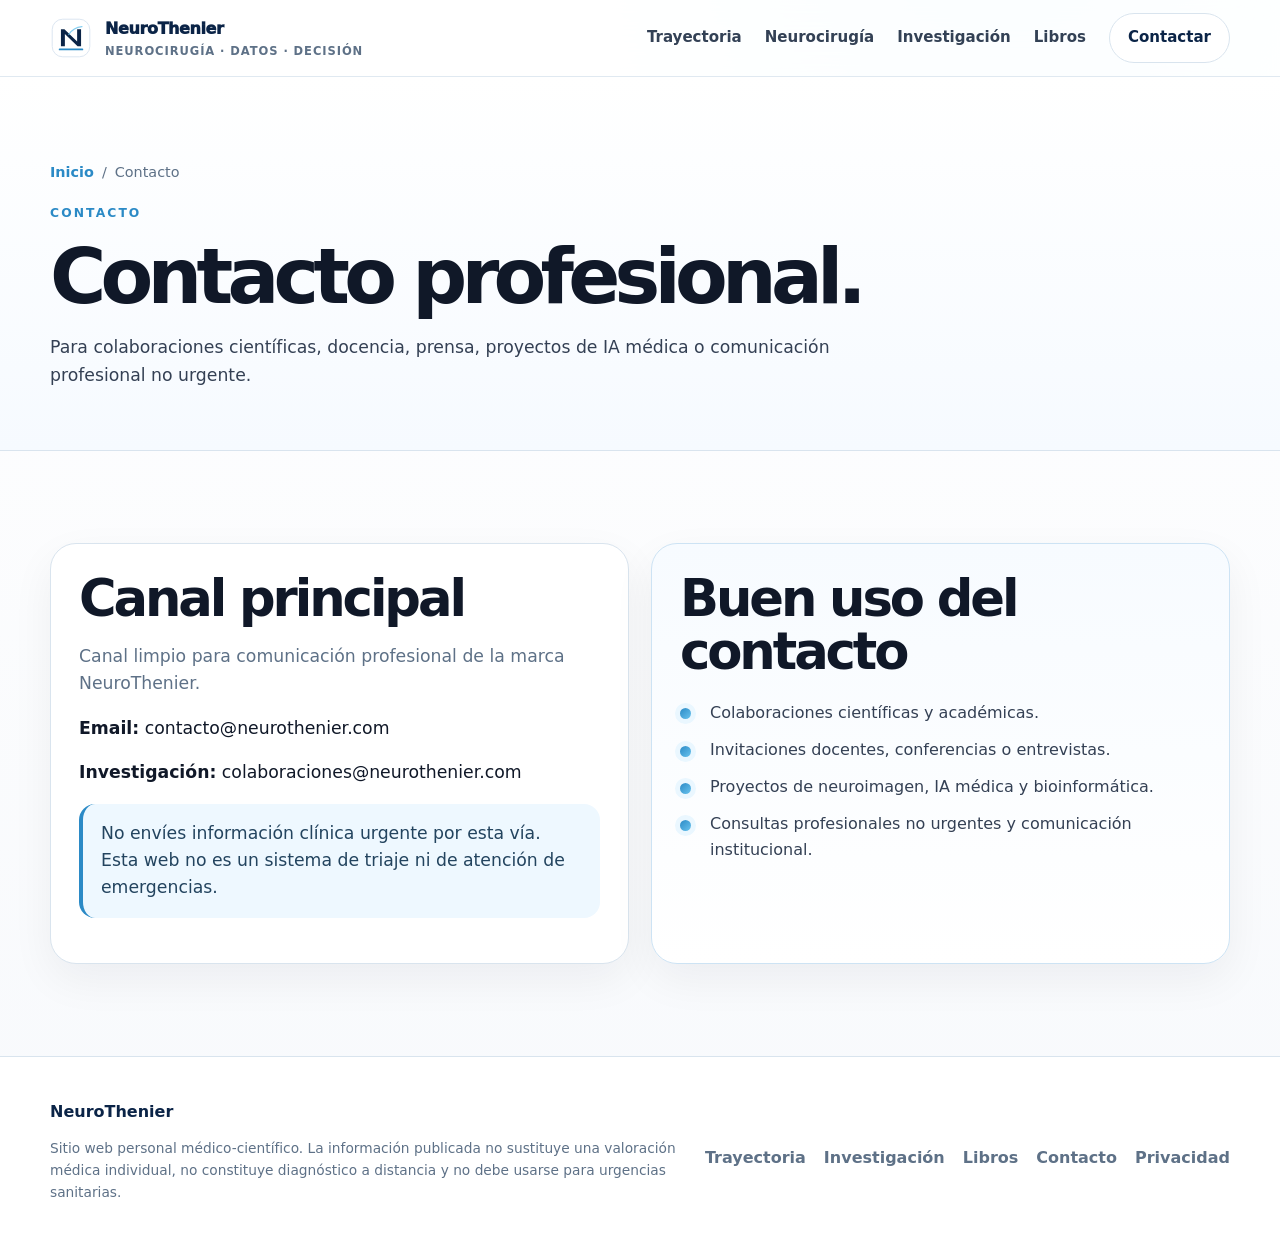
==== contacto/index.html @ 4cf8719b "Add files via upload" ====
<!DOCTYPE html><html lang="es"> <head><meta charset="UTF-8"><meta name="viewport" content="width=device-width, initial-scale=1.0"><title>Contacto — NeuroThenier</title><meta name="description" content="Contacto profesional del Dr. José Luis Thenier-Villa para colaboración científica, docencia, prensa y proyectos médicos."><link rel="canonical" href="https://neurothenier.com/contacto/"><link rel="icon" href="/favicon.svg" type="image/svg+xml"><meta property="og:type" content="website"><meta property="og:title" content="Contacto — NeuroThenier"><meta property="og:description" content="Contacto profesional del Dr. José Luis Thenier-Villa para colaboración científica, docencia, prensa y proyectos médicos."><meta property="og:url" content="https://neurothenier.com/contacto/"><meta property="og:image" content="https://neurothenier.com/assets/og-neurothenier.jpg"><meta name="twitter:card" content="summary_large_image"><script type="application/ld+json">{"@context":"https://schema.org","@type":"Person","name":"Dr. José Luis Thenier-Villa","alternateName":"NeuroThenier","jobTitle":"Neurocirujano","url":"https://neurothenier.com","image":"https://neurothenier.com/assets/jose-luis-thenier-profile.webp","knowsAbout":["Neurocirugía","Bioinformática","Bioestadística","Neuroimagen","Machine Learning","Cirugía de columna","Neurooncología","Gestión sanitaria","MBA","Dinámica de fluidos computacional"],"sameAs":["https://scholar.google.com/citations?user=HsTThs4AAAAJ&hl=es","https://www.researchgate.net/profile/Jose-Thenier-Villa","https://www.linkedin.com/in/jose-luis-thenier-villa-0b798397/","https://pubmed.ncbi.nlm.nih.gov/?term=Thenier-Villa+JL&cauthor_id=31351895","https://orcid.org/0000-0001-7012-6328"]}</script><link rel="stylesheet" href="/_astro/contacto.PSpHfiZK.css"></head> <body> <header class="site-header"> <div class="container nav"> <a class="brand" href="/" aria-label="NeuroThenier inicio"> <img src="/brand/neurothenier-mark.svg" width="42" height="42" alt=""> <span>NeuroThenier <small>neurocirugía · datos · decisión</small></span> </a> <nav class="nav-links" aria-label="Navegación principal"> <a href="/trayectoria/">Trayectoria</a> <a href="/neurocirugia/">Neurocirugía</a> <a href="/investigacion/">Investigación</a> <a href="/libros/">Libros</a> <a class="btn secondary" href="mailto:contacto@neurothenier.com">Contactar</a> </nav> </div> </header> <main> <section class="page-hero"> <div class="container"> <div class="breadcrumbs"><a href="/">Inicio</a><span>/</span><span>Contacto</span></div> <p class="eyebrow">Contacto</p> <h1>Contacto profesional.</h1> <p class="lead">Para colaboraciones científicas, docencia, prensa, proyectos de IA médica o comunicación profesional no urgente.</p> </div> </section> <section class="section"> <div class="container grid grid-2"> <div class="card contact-box"> <h2>Canal principal</h2> <p class="muted">Canal limpio para comunicación profesional de la marca NeuroThenier.</p> <p><strong>Email:</strong> <a href="mailto:contacto@neurothenier.com">contacto@neurothenier.com</a></p> <p><strong>Investigación:</strong> <a href="mailto:colaboraciones@neurothenier.com">colaboraciones@neurothenier.com</a></p> <p class="notice">No envíes información clínica urgente por esta vía. Esta web no es un sistema de triaje ni de atención de emergencias.</p> </div> <div class="card blue"> <h2>Buen uso del contacto</h2> <ul class="list"> <li>Colaboraciones científicas y académicas.</li> <li>Invitaciones docentes, conferencias o entrevistas.</li> <li>Proyectos de neuroimagen, IA médica y bioinformática.</li> <li>Consultas profesionales no urgentes y comunicación institucional.</li> </ul> </div> </div> </section> </main> <footer class="footer"> <div class="container footer-grid"> <div> <strong style="color:#0B2447">NeuroThenier</strong> <p class="legal-note">Sitio web personal médico-científico. La información publicada no sustituye una valoración médica individual, no constituye diagnóstico a distancia y no debe usarse para urgencias sanitarias.</p> </div> <div class="footer-links"> <a href="/trayectoria/">Trayectoria</a> <a href="/investigacion/">Investigación</a> <a href="/libros/">Libros</a> <a href="mailto:contacto@neurothenier.com">Contacto</a> <a href="/privacidad/">Privacidad</a> </div> </div> </footer> </body></html>
---- _astro/contacto.PSpHfiZK.css ----
:root{--bg:#f7f9fc;--paper:#ffffff;--paper2:#f1f6fb;--text:#101828;--muted:#5e7187;--soft:#344054;--line:#d9e4ee;--line2:#edf2f7;--navy:#0B2447;--blue:#2B8AC6;--blue2:#69C3EE;--cyan:#0EA5E9;--gold:#b88746;--radius:26px;--max:1180px;--shadow:0 24px 70px rgba(16, 24, 40, .1)}*{box-sizing:border-box}html{scroll-behavior:smooth}body{margin:0;background:radial-gradient(circle at 78% -6%,#dff4ff 0,transparent 28%),linear-gradient(180deg,#fff,var(--bg));color:var(--text);font-family:Inter,ui-sans-serif,system-ui,-apple-system,BlinkMacSystemFont,Segoe UI,Roboto,Arial,sans-serif;line-height:1.58;-webkit-font-smoothing:antialiased}a{color:inherit;text-decoration:none}img{max-width:100%;display:block}::selection{background:#c8ecff;color:#08243f}.container{width:min(var(--max),calc(100% - 42px));margin-inline:auto}.section{padding:92px 0}.section-tight{padding:56px 0}.eyebrow{margin:0 0 14px;color:var(--blue);font-size:.77rem;font-weight:900;letter-spacing:.17em;text-transform:uppercase}.lead{font-size:clamp(1.06rem,1.35vw,1.28rem);color:var(--soft);max-width:820px}.muted{color:var(--muted)}.small{font-size:.92rem}.site-header{position:sticky;top:0;z-index:50;background:#ffffffd6;backdrop-filter:blur(18px);border-bottom:1px solid rgba(217,228,238,.82)}.nav{height:76px;display:flex;justify-content:space-between;align-items:center;gap:24px}.brand{display:flex;align-items:center;gap:13px;font-weight:950;color:var(--navy);letter-spacing:-.025em}.brand img{width:42px;height:42px}.brand small{display:block;color:var(--muted);font-size:.72rem;font-weight:800;letter-spacing:.08em;text-transform:uppercase}.nav-links{display:flex;gap:23px;align-items:center;color:#334155;font-size:.94rem;font-weight:760}.nav-links a:hover{color:var(--blue)}.btn{display:inline-flex;align-items:center;justify-content:center;gap:10px;min-height:46px;padding:12px 18px;border-radius:999px;background:var(--navy);border:1px solid var(--navy);color:#fff;font-weight:860;box-shadow:0 12px 30px #0b244726;transition:.18s ease}.btn:hover{transform:translateY(-1px);box-shadow:0 18px 40px #0b244733}.btn.secondary{background:#fff;color:var(--navy);border-color:var(--line);box-shadow:none}.btn.ghost{background:transparent;color:var(--navy);border-color:transparent;box-shadow:none;padding-inline:4px}h1,h2,h3{line-height:1.03;margin:0 0 18px;color:var(--text)}h1{font-size:clamp(3rem,7.1vw,6.7rem);letter-spacing:-.075em}h2{font-size:clamp(2rem,4vw,3.85rem);letter-spacing:-.06em}h3{font-size:1.26rem;letter-spacing:-.035em}.hero{position:relative;padding:92px 0 50px;overflow:hidden}.hero:before{content:"";position:absolute;inset:0;background:linear-gradient(135deg,rgba(11,36,71,.035),transparent 55%);pointer-events:none}.hero-grid{position:relative;display:grid;grid-template-columns:1.05fr .95fr;gap:54px;align-items:center}.hero-title span{display:block;color:var(--blue);font-weight:950}.hero-copy{max-width:700px}.hero-actions{display:flex;gap:14px;flex-wrap:wrap;margin-top:30px}.hero-photo{position:relative;border:1px solid var(--line);background:linear-gradient(180deg,#fff,#eef7fc);border-radius:38px;padding:16px;box-shadow:var(--shadow)}.hero-photo:after{content:"";position:absolute;right:24px;bottom:24px;width:150px;height:150px;border:1px solid rgba(43,138,198,.22);border-radius:32px;z-index:0}.hero-photo img{position:relative;z-index:1;border-radius:28px;aspect-ratio:1/1;object-fit:cover;object-position:center top}.signature-card{position:absolute;left:-24px;bottom:36px;z-index:4;background:#fffffff0;border:1px solid var(--line);box-shadow:0 18px 48px #1018281f;padding:18px 20px;border-radius:22px}.signature-card strong{display:block;color:var(--navy)}.signature-card span{font-size:.88rem;color:var(--muted);font-weight:720}.stats{display:grid;grid-template-columns:repeat(3,1fr);gap:12px;margin-top:32px}.stat{background:#fff;border:1px solid var(--line);border-radius:20px;padding:17px}.stat strong{display:block;color:var(--navy);font-size:1.35rem;letter-spacing:-.03em}.stat span{display:block;color:var(--muted);font-size:.86rem;font-weight:730}.card{background:var(--paper);border:1px solid var(--line);border-radius:var(--radius);padding:28px;box-shadow:0 16px 44px #1018280e}.card.clean{box-shadow:none}.card.blue{background:linear-gradient(180deg,#f7fbff,#fff);border-color:#cde3f4}.card:hover{border-color:#b9d7ed}.grid{display:grid;gap:22px}.grid-2{grid-template-columns:repeat(2,minmax(0,1fr))}.grid-3{grid-template-columns:repeat(3,minmax(0,1fr))}.grid-4{grid-template-columns:repeat(4,minmax(0,1fr))}.number{display:inline-flex;align-items:center;justify-content:center;width:34px;height:34px;border-radius:12px;background:#eaf7ff;color:var(--blue);font-weight:900;margin-bottom:18px}.split{display:grid;grid-template-columns:.96fr 1.04fr;gap:44px;align-items:center}.media{border:1px solid var(--line);border-radius:32px;overflow:hidden;background:#fff;box-shadow:var(--shadow)}.media img{aspect-ratio:16/10;object-fit:cover}.media.tall img{aspect-ratio:4/5}.list{margin:22px 0 0;padding:0;list-style:none;display:grid;gap:12px}.list li{position:relative;padding-left:30px;color:var(--soft)}.list li:before{content:"";position:absolute;left:0;top:.55em;width:11px;height:11px;border-radius:50%;background:linear-gradient(135deg,var(--blue),var(--blue2));box-shadow:0 0 0 5px #eaf7ff}.logo-strip{display:grid;grid-template-columns:repeat(5,1fr);gap:14px;margin-top:28px}.logo-tile{min-height:94px;border-radius:22px;border:1px solid var(--line);background:#fff;display:flex;align-items:center;justify-content:center;text-align:center;padding:16px;color:var(--navy);font-weight:950;letter-spacing:-.02em}.logo-tile span{display:block;color:var(--muted);font-size:.75rem;font-weight:800;text-transform:uppercase;letter-spacing:.1em;margin-top:3px}.page-hero{padding:84px 0 44px;border-bottom:1px solid var(--line);background:linear-gradient(180deg,#fff,#f6faff)}.page-hero h1{font-size:clamp(2.8rem,6vw,5.6rem)}.timeline{display:grid;gap:15px}.timeline-item{display:grid;grid-template-columns:130px 1fr;gap:22px;align-items:start;background:#fff;border:1px solid var(--line);border-radius:24px;padding:22px}.timeline-item time{font-weight:950;color:var(--blue)}.quote{font-size:clamp(1.3rem,2.4vw,2.18rem);line-height:1.16;letter-spacing:-.045em;color:var(--navy);font-weight:860}.badges{display:flex;gap:10px;flex-wrap:wrap;margin-top:20px}.badge{display:inline-flex;align-items:center;min-height:34px;border-radius:999px;border:1px solid var(--line);background:#fff;color:#36516a;padding:7px 11px;font-size:.88rem;font-weight:780}.publication{display:grid;grid-template-columns:78px 160px 1fr;gap:18px;padding:18px 0;border-bottom:1px solid var(--line2);align-items:start}.publication:last-child{border-bottom:0}.publication .year{font-weight:950;color:var(--blue)}.publication .type{font-size:.83rem;font-weight:850;color:#64748b}.publication strong{display:block;line-height:1.35}.publication .venue{display:block;margin-top:4px;color:var(--muted);font-size:.9rem}.book{display:grid;grid-template-columns:280px 1fr;gap:44px;align-items:center}.book-cover{border-radius:20px;box-shadow:var(--shadow);border:1px solid var(--line);background:#fff}.cta{display:grid;grid-template-columns:1fr auto;gap:30px;align-items:center;background:linear-gradient(135deg,#0b2447,#123f6e);color:#fff;border-radius:34px;padding:44px;box-shadow:var(--shadow);overflow:hidden;position:relative}.cta:after{content:"";position:absolute;right:-120px;top:-120px;width:330px;height:330px;border-radius:50%;background:#69c3ee2e}.cta h2,.cta p{color:#fff}.cta .btn{background:#fff;color:var(--navy);border-color:#fff}.contact-box{font-size:1.08rem}.notice{border-left:4px solid var(--blue);background:#eef8ff;border-radius:16px;padding:16px 18px;color:#23445f}.footer{border-top:1px solid var(--line);padding:42px 0;color:var(--muted);background:#fff}.footer-grid{display:grid;grid-template-columns:1fr auto;gap:26px;align-items:center}.footer-links{display:flex;gap:18px;flex-wrap:wrap;font-weight:750}.legal-note{font-size:.86rem;max-width:860px}.kicker-card{border:1px solid #bfdcf2;border-radius:28px;background:linear-gradient(180deg,#f3fbff,#fff);padding:26px}.two-line{max-width:780px}.mini-img{height:54px;object-fit:contain;margin-bottom:16px;max-width:190px}.affiliation-grid{display:grid;grid-template-columns:repeat(3,1fr);gap:16px}.affiliation-grid .card{min-height:154px}.breadcrumbs{display:flex;gap:8px;color:var(--muted);font-size:.9rem;margin-bottom:20px}.breadcrumbs a{color:var(--blue);font-weight:760}@media(max-width:960px){.nav{height:auto;padding:14px 0}.nav-links{display:none}.hero{padding-top:54px}.hero-grid,.split,.grid-2,.grid-3,.grid-4,.book,.cta,.footer-grid,.affiliation-grid{grid-template-columns:1fr}.logo-strip{grid-template-columns:repeat(2,1fr)}.stats{grid-template-columns:1fr}.signature-card{position:static;margin-top:12px}.publication{grid-template-columns:1fr;gap:3px}.timeline-item{grid-template-columns:1fr}.section{padding:64px 0}.container{width:min(var(--max),calc(100% - 28px))}h1{font-size:clamp(2.6rem,17vw,4.8rem)}.hero-photo{border-radius:28px;padding:10px}.hero-photo img{border-radius:20px}.cta{padding:30px}.page-hero{padding:58px 0 34px}}.motto{margin:22px 0 0;padding:18px 20px;border-left:4px solid var(--blue);background:#eef8ff;border-radius:18px;color:#183b56;font-weight:820;max-width:760px}.hero-photo.compact-photo{max-width:520px;margin-left:auto}.hero-photo.compact-photo img{aspect-ratio:1/1;object-fit:contain;object-position:center bottom;background:#fff;padding:0;border-radius:28px}.text-logo{display:inline-flex;align-items:center;justify-content:center;height:54px;min-width:112px;margin-bottom:16px;border-radius:14px;background:#eef8ff;color:var(--navy);font-weight:950;letter-spacing:.12em}.link-badges .badge:hover,.logo-tile:hover{border-color:#9fd0ee;box-shadow:0 14px 34px #2b8ac61a;transform:translateY(-1px)}.mini-list{display:grid;gap:12px;margin-top:22px}.mini-row{display:grid;grid-template-columns:78px 1fr;gap:14px;padding:16px;border:1px solid var(--line);border-radius:18px;background:#fff}.mini-row span{font-weight:950;color:var(--blue)}.mini-row strong{line-height:1.35;color:var(--navy)}.talk-grid{display:grid;grid-template-columns:repeat(2,minmax(0,1fr));gap:16px;margin-top:28px}.talk-card{min-height:150px}.talk-card strong{display:block;line-height:1.34;color:var(--navy);font-size:1.04rem}.talk-card span{display:block;margin-top:12px;color:var(--muted);font-weight:760}.reverse-book{grid-template-columns:1fr 280px}.dark-cover{background:#111;border-color:#263241}.book-cover{aspect-ratio:4/5;object-fit:cover}.publication-list{overflow:hidden}@media(max-width:960px){.hero-photo.compact-photo{max-width:100%;margin-left:0}.talk-grid,.reverse-book{grid-template-columns:1fr}.book-cover{width:100%;max-width:360px;margin-inline:auto}}.hero-photo.compact-photo{max-width:500px;margin-left:auto}.hero-photo.compact-photo img{aspect-ratio:1/1;object-fit:cover;object-position:center 22%;background:#fff;padding:0;border-radius:28px}.media-portrait img{aspect-ratio:4/5;object-fit:cover;object-position:center top}.split.split-image-right{grid-template-columns:1.04fr .96fr}.quote-block{padding:34px 36px;text-align:center}.quote-block .quote{max-width:920px;margin:0 auto;color:var(--navy)}.quote-sign{margin:18px 0 0;color:var(--muted);font-weight:820}.affiliation-grid.five-up{grid-template-columns:repeat(5,minmax(0,1fr))}.simple-inst{display:flex;align-items:center;justify-content:center;text-align:center;min-height:138px}.simple-inst strong{font-size:1rem;line-height:1.35;color:var(--navy)}.logo-inst{display:flex;flex-direction:column;justify-content:center;align-items:center;text-align:center;gap:10px}.logo-inst .mini-img{max-width:180px;height:auto;margin:0}.book.book-wide{grid-template-columns:minmax(320px,420px) 1fr;gap:52px;align-items:center}.reverse-book.book-wide{grid-template-columns:1fr minmax(320px,420px)}.media-book{display:flex;align-items:center;justify-content:center;padding:18px;background:#fff}.media-book.dark-book{background:#13161c;border-color:#28313a}.book-art{width:100%;height:auto;max-width:360px;aspect-ratio:auto;object-fit:contain;border-radius:14px}.research-split .logo-strip{grid-template-columns:repeat(5,1fr)}@media(max-width:1200px){.affiliation-grid.five-up{grid-template-columns:repeat(3,minmax(0,1fr))}}@media(max-width:960px){.split.split-image-right,.book.book-wide,.reverse-book.book-wide,.affiliation-grid.five-up{grid-template-columns:1fr}.media-book{padding:14px}.book-art{max-width:340px}}
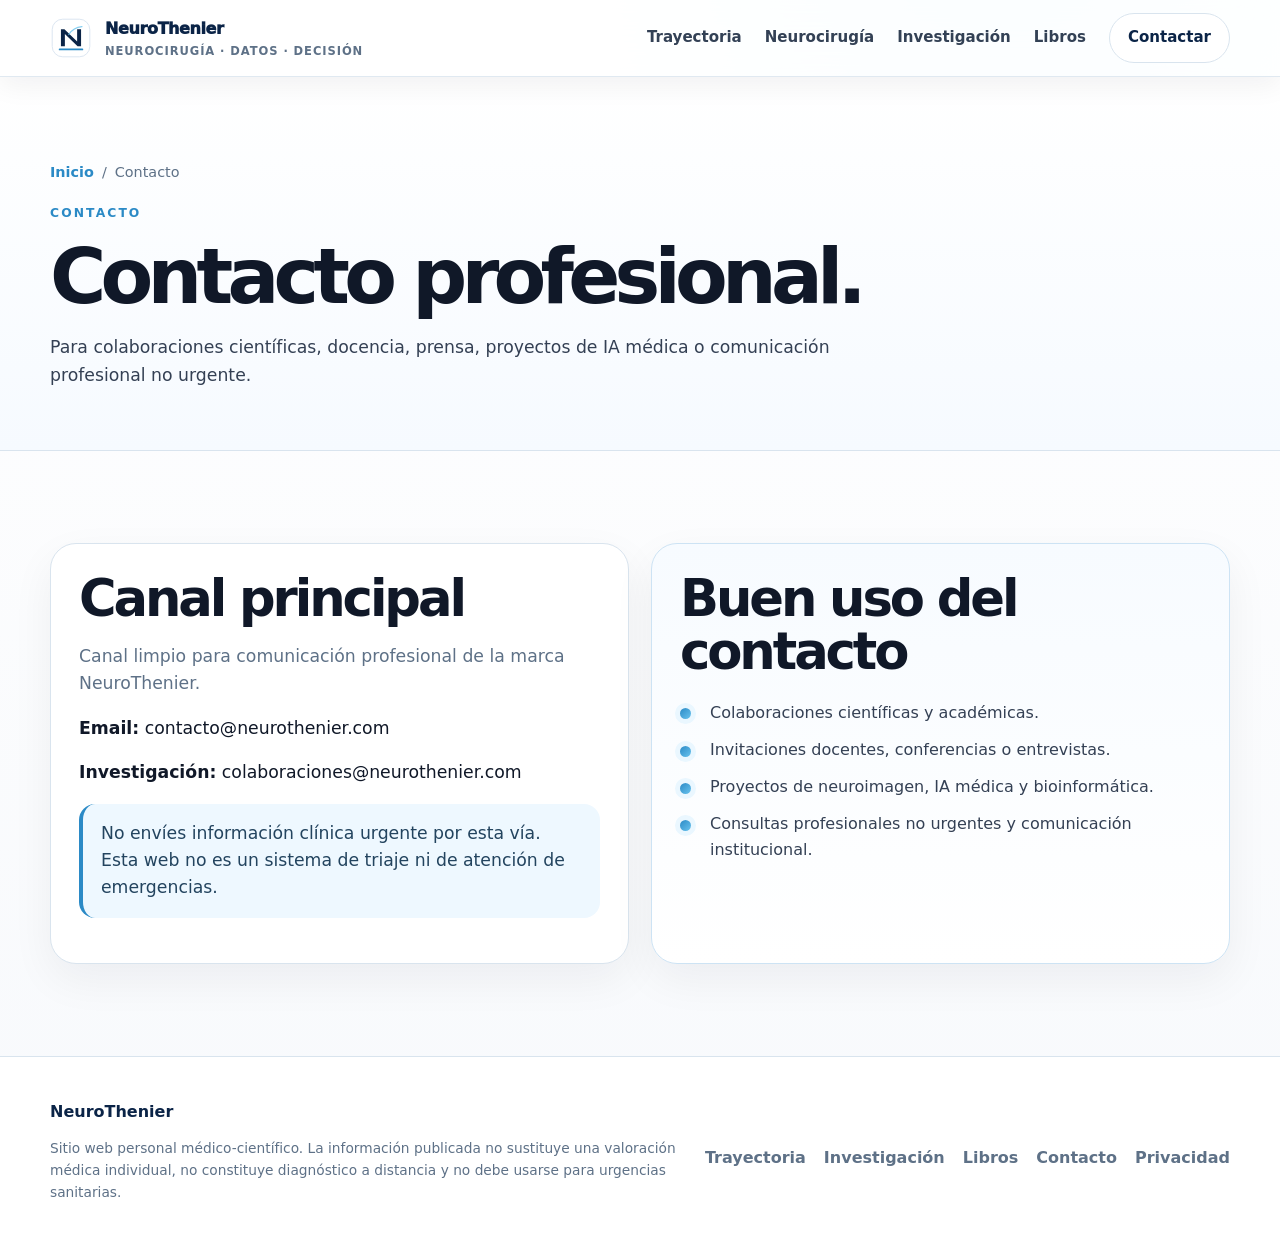
==== commit 42479f76: "Add files via upload" ====
--- a/contacto/index.html
+++ b/contacto/index.html
@@ -1 +1 @@
-<!DOCTYPE html><html lang="es"> <head><meta charset="UTF-8"><meta name="viewport" content="width=device-width, initial-scale=1.0"><title>Contacto — NeuroThenier</title><meta name="description" content="Contacto profesional del Dr. José Luis Thenier-Villa para colaboración científica, docencia, prensa y proyectos médicos."><link rel="canonical" href="https://neurothenier.com/contacto/"><link rel="icon" href="/favicon.svg" type="image/svg+xml"><meta property="og:type" content="website"><meta property="og:title" content="Contacto — NeuroThenier"><meta property="og:description" content="Contacto profesional del Dr. José Luis Thenier-Villa para colaboración científica, docencia, prensa y proyectos médicos."><meta property="og:url" content="https://neurothenier.com/contacto/"><meta property="og:image" content="https://neurothenier.com/assets/og-neurothenier.jpg"><meta name="twitter:card" content="summary_large_image"><script type="application/ld+json">{"@context":"https://schema.org","@type":"Person","name":"Dr. José Luis Thenier-Villa","alternateName":"NeuroThenier","jobTitle":"Neurocirujano","url":"https://neurothenier.com","image":"https://neurothenier.com/assets/jose-luis-thenier-profile.webp","knowsAbout":["Neurocirugía","Bioinformática","Bioestadística","Neuroimagen","Machine Learning","Cirugía de columna","Neurooncología","Gestión sanitaria","MBA","Dinámica de fluidos computacional"],"sameAs":["https://scholar.google.com/citations?user=HsTThs4AAAAJ&hl=es","https://www.researchgate.net/profile/Jose-Thenier-Villa","https://www.linkedin.com/in/jose-luis-thenier-villa-0b798397/","https://pubmed.ncbi.nlm.nih.gov/?term=Thenier-Villa+JL&cauthor_id=31351895","https://orcid.org/0000-0001-7012-6328"]}</script><link rel="stylesheet" href="/_astro/contacto.PSpHfiZK.css"></head> <body> <header class="site-header"> <div class="container nav"> <a class="brand" href="/" aria-label="NeuroThenier inicio"> <img src="/brand/neurothenier-mark.svg" width="42" height="42" alt=""> <span>NeuroThenier <small>neurocirugía · datos · decisión</small></span> </a> <nav class="nav-links" aria-label="Navegación principal"> <a href="/trayectoria/">Trayectoria</a> <a href="/neurocirugia/">Neurocirugía</a> <a href="/investigacion/">Investigación</a> <a href="/libros/">Libros</a> <a class="btn secondary" href="mailto:contacto@neurothenier.com">Contactar</a> </nav> </div> </header> <main> <section class="page-hero"> <div class="container"> <div class="breadcrumbs"><a href="/">Inicio</a><span>/</span><span>Contacto</span></div> <p class="eyebrow">Contacto</p> <h1>Contacto profesional.</h1> <p class="lead">Para colaboraciones científicas, docencia, prensa, proyectos de IA médica o comunicación profesional no urgente.</p> </div> </section> <section class="section"> <div class="container grid grid-2"> <div class="card contact-box"> <h2>Canal principal</h2> <p class="muted">Canal limpio para comunicación profesional de la marca NeuroThenier.</p> <p><strong>Email:</strong> <a href="mailto:contacto@neurothenier.com">contacto@neurothenier.com</a></p> <p><strong>Investigación:</strong> <a href="mailto:colaboraciones@neurothenier.com">colaboraciones@neurothenier.com</a></p> <p class="notice">No envíes información clínica urgente por esta vía. Esta web no es un sistema de triaje ni de atención de emergencias.</p> </div> <div class="card blue"> <h2>Buen uso del contacto</h2> <ul class="list"> <li>Colaboraciones científicas y académicas.</li> <li>Invitaciones docentes, conferencias o entrevistas.</li> <li>Proyectos de neuroimagen, IA médica y bioinformática.</li> <li>Consultas profesionales no urgentes y comunicación institucional.</li> </ul> </div> </div> </section> </main> <footer class="footer"> <div class="container footer-grid"> <div> <strong style="color:#0B2447">NeuroThenier</strong> <p class="legal-note">Sitio web personal médico-científico. La información publicada no sustituye una valoración médica individual, no constituye diagnóstico a distancia y no debe usarse para urgencias sanitarias.</p> </div> <div class="footer-links"> <a href="/trayectoria/">Trayectoria</a> <a href="/investigacion/">Investigación</a> <a href="/libros/">Libros</a> <a href="mailto:contacto@neurothenier.com">Contacto</a> <a href="/privacidad/">Privacidad</a> </div> </div> </footer> </body></html>+<!DOCTYPE html><html lang="es"> <head><meta charset="UTF-8"><meta name="viewport" content="width=device-width, initial-scale=1.0"><title>Contacto — NeuroThenier</title><meta name="description" content="Contacto profesional del Dr. José Luis Thenier-Villa para colaboración científica, docencia, prensa y proyectos médicos."><link rel="canonical" href="mailto:contacto@neurothenier.com?subject=Contacto%20desde%20NeuroThenier"><link rel="icon" href="/favicon.svg" type="image/svg+xml"><meta property="og:type" content="website"><meta property="og:title" content="Contacto — NeuroThenier"><meta property="og:description" content="Contacto profesional del Dr. José Luis Thenier-Villa para colaboración científica, docencia, prensa y proyectos médicos."><meta property="og:url" content="https://neurothenier.com/contacto/"><meta property="og:image" content="https://neurothenier.com/assets/og-neurothenier.jpg"><meta name="twitter:card" content="summary_large_image"><script type="application/ld+json">{"@context":"https://schema.org","@type":"Person","name":"Dr. José Luis Thenier-Villa","alternateName":"NeuroThenier","jobTitle":"Neurocirujano","url":"https://neurothenier.com","image":"https://neurothenier.com/assets/jose-luis-thenier-profile.webp","knowsAbout":["Neurocirugía","Bioinformática","Bioestadística","Neuroimagen","Machine Learning","Cirugía de columna","Neurooncología","Gestión sanitaria","MBA","Dinámica de fluidos computacional"],"sameAs":["https://scholar.google.com/citations?user=HsTThs4AAAAJ&hl=es","https://www.researchgate.net/profile/Jose-Thenier-Villa","https://www.linkedin.com/in/jose-luis-thenier-villa-0b798397/","https://pubmed.ncbi.nlm.nih.gov/?term=Thenier-Villa+JL&cauthor_id=31351895","https://orcid.org/0000-0001-7012-6328"]}</script><link rel="stylesheet" href="/_astro/contacto.PSpHfiZK.css"></head> <body> <header class="site-header"> <div class="container nav"> <a class="brand" href="/" aria-label="NeuroThenier inicio"> <img src="/brand/neurothenier-mark.svg" width="42" height="42" alt=""> <span>NeuroThenier <small>neurocirugía · datos · decisión</small></span> </a> <nav class="nav-links" aria-label="Navegación principal"> <a href="/trayectoria/">Trayectoria</a> <a href="/neurocirugia/">Neurocirugía</a> <a href="/investigacion/">Investigación</a> <a href="/libros/">Libros</a> <a aria-label="Escribir a contacto@neurothenier.com" class="btn secondary" href="mailto:contacto@neurothenier.com?subject=Contacto%20desde%20NeuroThenier">Contactar</a> </nav> </div> </header> <main> <section class="page-hero"> <div class="container"> <div class="breadcrumbs"><a href="/">Inicio</a><span>/</span><span>Contacto</span></div> <p class="eyebrow">Contacto</p> <h1>Contacto profesional.</h1> <p class="lead">Para colaboraciones científicas, docencia, prensa, proyectos de IA médica o comunicación profesional no urgente.</p> </div> </section> <section class="section"> <div class="container grid grid-2"> <div class="card contact-box"> <h2>Canal principal</h2> <p class="muted">Canal limpio para comunicación profesional de la marca NeuroThenier.</p> <p><strong>Email:</strong> <a aria-label="Escribir a contacto@neurothenier.com" href="mailto:contacto@neurothenier.com?subject=Contacto%20desde%20NeuroThenier">contacto@neurothenier.com</a></p> <p><strong>Investigación:</strong> <a aria-label="Escribir a colaboraciones@neurothenier.com" href="mailto:colaboraciones@neurothenier.com?subject=Colaboraci%C3%B3n%20de%20investigaci%C3%B3n%20-%20NeuroThenier">colaboraciones@neurothenier.com</a></p> <p class="notice">No envíes información clínica urgente por esta vía. Esta web no es un sistema de triaje ni de atención de emergencias.</p> </div> <div class="card blue"> <h2>Buen uso del contacto</h2> <ul class="list"> <li>Colaboraciones científicas y académicas.</li> <li>Invitaciones docentes, conferencias o entrevistas.</li> <li>Proyectos de neuroimagen, IA médica y bioinformática.</li> <li>Consultas profesionales no urgentes y comunicación institucional.</li> </ul> </div> </div> </section> </main> <footer class="footer"> <div class="container footer-grid"> <div> <strong style="color:#0B2447">NeuroThenier</strong> <p class="legal-note">Sitio web personal médico-científico. La información publicada no sustituye una valoración médica individual, no constituye diagnóstico a distancia y no debe usarse para urgencias sanitarias.</p> </div> <div class="footer-links"> <a href="/trayectoria/">Trayectoria</a> <a href="/investigacion/">Investigación</a> <a href="/libros/">Libros</a> <a aria-label="Escribir a contacto@neurothenier.com" href="mailto:contacto@neurothenier.com?subject=Contacto%20desde%20NeuroThenier">Contacto</a> <a href="/privacidad/">Privacidad</a> </div> </div> </footer> </body></html>
--- a/_astro/contacto.PSpHfiZK.css
+++ b/_astro/contacto.PSpHfiZK.css
@@ -1 +1,584 @@
 :root{--bg:#f7f9fc;--paper:#ffffff;--paper2:#f1f6fb;--text:#101828;--muted:#5e7187;--soft:#344054;--line:#d9e4ee;--line2:#edf2f7;--navy:#0B2447;--blue:#2B8AC6;--blue2:#69C3EE;--cyan:#0EA5E9;--gold:#b88746;--radius:26px;--max:1180px;--shadow:0 24px 70px rgba(16, 24, 40, .1)}*{box-sizing:border-box}html{scroll-behavior:smooth}body{margin:0;background:radial-gradient(circle at 78% -6%,#dff4ff 0,transparent 28%),linear-gradient(180deg,#fff,var(--bg));color:var(--text);font-family:Inter,ui-sans-serif,system-ui,-apple-system,BlinkMacSystemFont,Segoe UI,Roboto,Arial,sans-serif;line-height:1.58;-webkit-font-smoothing:antialiased}a{color:inherit;text-decoration:none}img{max-width:100%;display:block}::selection{background:#c8ecff;color:#08243f}.container{width:min(var(--max),calc(100% - 42px));margin-inline:auto}.section{padding:92px 0}.section-tight{padding:56px 0}.eyebrow{margin:0 0 14px;color:var(--blue);font-size:.77rem;font-weight:900;letter-spacing:.17em;text-transform:uppercase}.lead{font-size:clamp(1.06rem,1.35vw,1.28rem);color:var(--soft);max-width:820px}.muted{color:var(--muted)}.small{font-size:.92rem}.site-header{position:sticky;top:0;z-index:50;background:#ffffffd6;backdrop-filter:blur(18px);border-bottom:1px solid rgba(217,228,238,.82)}.nav{height:76px;display:flex;justify-content:space-between;align-items:center;gap:24px}.brand{display:flex;align-items:center;gap:13px;font-weight:950;color:var(--navy);letter-spacing:-.025em}.brand img{width:42px;height:42px}.brand small{display:block;color:var(--muted);font-size:.72rem;font-weight:800;letter-spacing:.08em;text-transform:uppercase}.nav-links{display:flex;gap:23px;align-items:center;color:#334155;font-size:.94rem;font-weight:760}.nav-links a:hover{color:var(--blue)}.btn{display:inline-flex;align-items:center;justify-content:center;gap:10px;min-height:46px;padding:12px 18px;border-radius:999px;background:var(--navy);border:1px solid var(--navy);color:#fff;font-weight:860;box-shadow:0 12px 30px #0b244726;transition:.18s ease}.btn:hover{transform:translateY(-1px);box-shadow:0 18px 40px #0b244733}.btn.secondary{background:#fff;color:var(--navy);border-color:var(--line);box-shadow:none}.btn.ghost{background:transparent;color:var(--navy);border-color:transparent;box-shadow:none;padding-inline:4px}h1,h2,h3{line-height:1.03;margin:0 0 18px;color:var(--text)}h1{font-size:clamp(3rem,7.1vw,6.7rem);letter-spacing:-.075em}h2{font-size:clamp(2rem,4vw,3.85rem);letter-spacing:-.06em}h3{font-size:1.26rem;letter-spacing:-.035em}.hero{position:relative;padding:92px 0 50px;overflow:hidden}.hero:before{content:"";position:absolute;inset:0;background:linear-gradient(135deg,rgba(11,36,71,.035),transparent 55%);pointer-events:none}.hero-grid{position:relative;display:grid;grid-template-columns:1.05fr .95fr;gap:54px;align-items:center}.hero-title span{display:block;color:var(--blue);font-weight:950}.hero-copy{max-width:700px}.hero-actions{display:flex;gap:14px;flex-wrap:wrap;margin-top:30px}.hero-photo{position:relative;border:1px solid var(--line);background:linear-gradient(180deg,#fff,#eef7fc);border-radius:38px;padding:16px;box-shadow:var(--shadow)}.hero-photo:after{content:"";position:absolute;right:24px;bottom:24px;width:150px;height:150px;border:1px solid rgba(43,138,198,.22);border-radius:32px;z-index:0}.hero-photo img{position:relative;z-index:1;border-radius:28px;aspect-ratio:1/1;object-fit:cover;object-position:center top}.signature-card{position:absolute;left:-24px;bottom:36px;z-index:4;background:#fffffff0;border:1px solid var(--line);box-shadow:0 18px 48px #1018281f;padding:18px 20px;border-radius:22px}.signature-card strong{display:block;color:var(--navy)}.signature-card span{font-size:.88rem;color:var(--muted);font-weight:720}.stats{display:grid;grid-template-columns:repeat(3,1fr);gap:12px;margin-top:32px}.stat{background:#fff;border:1px solid var(--line);border-radius:20px;padding:17px}.stat strong{display:block;color:var(--navy);font-size:1.35rem;letter-spacing:-.03em}.stat span{display:block;color:var(--muted);font-size:.86rem;font-weight:730}.card{background:var(--paper);border:1px solid var(--line);border-radius:var(--radius);padding:28px;box-shadow:0 16px 44px #1018280e}.card.clean{box-shadow:none}.card.blue{background:linear-gradient(180deg,#f7fbff,#fff);border-color:#cde3f4}.card:hover{border-color:#b9d7ed}.grid{display:grid;gap:22px}.grid-2{grid-template-columns:repeat(2,minmax(0,1fr))}.grid-3{grid-template-columns:repeat(3,minmax(0,1fr))}.grid-4{grid-template-columns:repeat(4,minmax(0,1fr))}.number{display:inline-flex;align-items:center;justify-content:center;width:34px;height:34px;border-radius:12px;background:#eaf7ff;color:var(--blue);font-weight:900;margin-bottom:18px}.split{display:grid;grid-template-columns:.96fr 1.04fr;gap:44px;align-items:center}.media{border:1px solid var(--line);border-radius:32px;overflow:hidden;background:#fff;box-shadow:var(--shadow)}.media img{aspect-ratio:16/10;object-fit:cover}.media.tall img{aspect-ratio:4/5}.list{margin:22px 0 0;padding:0;list-style:none;display:grid;gap:12px}.list li{position:relative;padding-left:30px;color:var(--soft)}.list li:before{content:"";position:absolute;left:0;top:.55em;width:11px;height:11px;border-radius:50%;background:linear-gradient(135deg,var(--blue),var(--blue2));box-shadow:0 0 0 5px #eaf7ff}.logo-strip{display:grid;grid-template-columns:repeat(5,1fr);gap:14px;margin-top:28px}.logo-tile{min-height:94px;border-radius:22px;border:1px solid var(--line);background:#fff;display:flex;align-items:center;justify-content:center;text-align:center;padding:16px;color:var(--navy);font-weight:950;letter-spacing:-.02em}.logo-tile span{display:block;color:var(--muted);font-size:.75rem;font-weight:800;text-transform:uppercase;letter-spacing:.1em;margin-top:3px}.page-hero{padding:84px 0 44px;border-bottom:1px solid var(--line);background:linear-gradient(180deg,#fff,#f6faff)}.page-hero h1{font-size:clamp(2.8rem,6vw,5.6rem)}.timeline{display:grid;gap:15px}.timeline-item{display:grid;grid-template-columns:130px 1fr;gap:22px;align-items:start;background:#fff;border:1px solid var(--line);border-radius:24px;padding:22px}.timeline-item time{font-weight:950;color:var(--blue)}.quote{font-size:clamp(1.3rem,2.4vw,2.18rem);line-height:1.16;letter-spacing:-.045em;color:var(--navy);font-weight:860}.badges{display:flex;gap:10px;flex-wrap:wrap;margin-top:20px}.badge{display:inline-flex;align-items:center;min-height:34px;border-radius:999px;border:1px solid var(--line);background:#fff;color:#36516a;padding:7px 11px;font-size:.88rem;font-weight:780}.publication{display:grid;grid-template-columns:78px 160px 1fr;gap:18px;padding:18px 0;border-bottom:1px solid var(--line2);align-items:start}.publication:last-child{border-bottom:0}.publication .year{font-weight:950;color:var(--blue)}.publication .type{font-size:.83rem;font-weight:850;color:#64748b}.publication strong{display:block;line-height:1.35}.publication .venue{display:block;margin-top:4px;color:var(--muted);font-size:.9rem}.book{display:grid;grid-template-columns:280px 1fr;gap:44px;align-items:center}.book-cover{border-radius:20px;box-shadow:var(--shadow);border:1px solid var(--line);background:#fff}.cta{display:grid;grid-template-columns:1fr auto;gap:30px;align-items:center;background:linear-gradient(135deg,#0b2447,#123f6e);color:#fff;border-radius:34px;padding:44px;box-shadow:var(--shadow);overflow:hidden;position:relative}.cta:after{content:"";position:absolute;right:-120px;top:-120px;width:330px;height:330px;border-radius:50%;background:#69c3ee2e}.cta h2,.cta p{color:#fff}.cta .btn{background:#fff;color:var(--navy);border-color:#fff}.contact-box{font-size:1.08rem}.notice{border-left:4px solid var(--blue);background:#eef8ff;border-radius:16px;padding:16px 18px;color:#23445f}.footer{border-top:1px solid var(--line);padding:42px 0;color:var(--muted);background:#fff}.footer-grid{display:grid;grid-template-columns:1fr auto;gap:26px;align-items:center}.footer-links{display:flex;gap:18px;flex-wrap:wrap;font-weight:750}.legal-note{font-size:.86rem;max-width:860px}.kicker-card{border:1px solid #bfdcf2;border-radius:28px;background:linear-gradient(180deg,#f3fbff,#fff);padding:26px}.two-line{max-width:780px}.mini-img{height:54px;object-fit:contain;margin-bottom:16px;max-width:190px}.affiliation-grid{display:grid;grid-template-columns:repeat(3,1fr);gap:16px}.affiliation-grid .card{min-height:154px}.breadcrumbs{display:flex;gap:8px;color:var(--muted);font-size:.9rem;margin-bottom:20px}.breadcrumbs a{color:var(--blue);font-weight:760}@media(max-width:960px){.nav{height:auto;padding:14px 0}.nav-links{display:none}.hero{padding-top:54px}.hero-grid,.split,.grid-2,.grid-3,.grid-4,.book,.cta,.footer-grid,.affiliation-grid{grid-template-columns:1fr}.logo-strip{grid-template-columns:repeat(2,1fr)}.stats{grid-template-columns:1fr}.signature-card{position:static;margin-top:12px}.publication{grid-template-columns:1fr;gap:3px}.timeline-item{grid-template-columns:1fr}.section{padding:64px 0}.container{width:min(var(--max),calc(100% - 28px))}h1{font-size:clamp(2.6rem,17vw,4.8rem)}.hero-photo{border-radius:28px;padding:10px}.hero-photo img{border-radius:20px}.cta{padding:30px}.page-hero{padding:58px 0 34px}}.motto{margin:22px 0 0;padding:18px 20px;border-left:4px solid var(--blue);background:#eef8ff;border-radius:18px;color:#183b56;font-weight:820;max-width:760px}.hero-photo.compact-photo{max-width:520px;margin-left:auto}.hero-photo.compact-photo img{aspect-ratio:1/1;object-fit:contain;object-position:center bottom;background:#fff;padding:0;border-radius:28px}.text-logo{display:inline-flex;align-items:center;justify-content:center;height:54px;min-width:112px;margin-bottom:16px;border-radius:14px;background:#eef8ff;color:var(--navy);font-weight:950;letter-spacing:.12em}.link-badges .badge:hover,.logo-tile:hover{border-color:#9fd0ee;box-shadow:0 14px 34px #2b8ac61a;transform:translateY(-1px)}.mini-list{display:grid;gap:12px;margin-top:22px}.mini-row{display:grid;grid-template-columns:78px 1fr;gap:14px;padding:16px;border:1px solid var(--line);border-radius:18px;background:#fff}.mini-row span{font-weight:950;color:var(--blue)}.mini-row strong{line-height:1.35;color:var(--navy)}.talk-grid{display:grid;grid-template-columns:repeat(2,minmax(0,1fr));gap:16px;margin-top:28px}.talk-card{min-height:150px}.talk-card strong{display:block;line-height:1.34;color:var(--navy);font-size:1.04rem}.talk-card span{display:block;margin-top:12px;color:var(--muted);font-weight:760}.reverse-book{grid-template-columns:1fr 280px}.dark-cover{background:#111;border-color:#263241}.book-cover{aspect-ratio:4/5;object-fit:cover}.publication-list{overflow:hidden}@media(max-width:960px){.hero-photo.compact-photo{max-width:100%;margin-left:0}.talk-grid,.reverse-book{grid-template-columns:1fr}.book-cover{width:100%;max-width:360px;margin-inline:auto}}.hero-photo.compact-photo{max-width:500px;margin-left:auto}.hero-photo.compact-photo img{aspect-ratio:1/1;object-fit:cover;object-position:center 22%;background:#fff;padding:0;border-radius:28px}.media-portrait img{aspect-ratio:4/5;object-fit:cover;object-position:center top}.split.split-image-right{grid-template-columns:1.04fr .96fr}.quote-block{padding:34px 36px;text-align:center}.quote-block .quote{max-width:920px;margin:0 auto;color:var(--navy)}.quote-sign{margin:18px 0 0;color:var(--muted);font-weight:820}.affiliation-grid.five-up{grid-template-columns:repeat(5,minmax(0,1fr))}.simple-inst{display:flex;align-items:center;justify-content:center;text-align:center;min-height:138px}.simple-inst strong{font-size:1rem;line-height:1.35;color:var(--navy)}.logo-inst{display:flex;flex-direction:column;justify-content:center;align-items:center;text-align:center;gap:10px}.logo-inst .mini-img{max-width:180px;height:auto;margin:0}.book.book-wide{grid-template-columns:minmax(320px,420px) 1fr;gap:52px;align-items:center}.reverse-book.book-wide{grid-template-columns:1fr minmax(320px,420px)}.media-book{display:flex;align-items:center;justify-content:center;padding:18px;background:#fff}.media-book.dark-book{background:#13161c;border-color:#28313a}.book-art{width:100%;height:auto;max-width:360px;aspect-ratio:auto;object-fit:contain;border-radius:14px}.research-split .logo-strip{grid-template-columns:repeat(5,1fr)}@media(max-width:1200px){.affiliation-grid.five-up{grid-template-columns:repeat(3,minmax(0,1fr))}}@media(max-width:960px){.split.split-image-right,.book.book-wide,.reverse-book.book-wide,.affiliation-grid.five-up{grid-template-columns:1fr}.media-book{padding:14px}.book-art{max-width:340px}}
+
+/* v4 clinical/professional refinements */
+.motto{font-size:1.04rem}
+.media-landscape img{aspect-ratio:16/10;object-fit:cover}
+.trajectory-split{grid-template-columns:1fr 1.1fr}
+.trajectory-photo img{object-position:center 38%}
+.research-split-wide{grid-template-columns:1fr 1.12fr}
+.media-research img{aspect-ratio:16/11;object-fit:cover;object-position:center 32%}
+.affiliation-grid.six-up{grid-template-columns:repeat(6,minmax(0,1fr));gap:14px}
+.institution-card{display:flex;flex-direction:column;align-items:center;justify-content:center;gap:14px;text-align:center;min-height:190px;padding:22px 18px}
+.institution-card strong{font-size:.92rem;line-height:1.25;color:var(--navy)}
+.institution-logo{height:78px;width:100%;max-width:130px;object-fit:contain;margin:0 auto}
+.unir-institution{max-width:150px;height:70px}
+@media(max-width:1180px){.affiliation-grid.six-up{grid-template-columns:repeat(3,minmax(0,1fr))}.research-split-wide,.trajectory-split{grid-template-columns:1fr}}
+@media(max-width:640px){.affiliation-grid.six-up{grid-template-columns:1fr}.media-research img,.media-landscape img{aspect-ratio:4/3}.institution-card{min-height:160px}}
+
+
+/* v5 investigation and trajectory refinements */
+.external-profiles-card{display:flex;flex-direction:column;justify-content:center}
+.research-profile-links{
+  display:grid;
+  grid-template-columns:repeat(3,minmax(0,1fr));
+  gap:10px;
+  align-items:stretch;
+}
+.research-profile-links .badge{
+  justify-content:center;
+  text-align:center;
+  min-height:42px;
+  white-space:nowrap;
+}
+.research-image-breathe{
+  grid-template-columns:.9fr 1.25fr;
+  align-items:center;
+}
+.media-research img{
+  aspect-ratio:16/9 !important;
+  width:100%;
+  object-fit:cover;
+  object-position:center 28%;
+}
+.research-split-wide .logo-strip{
+  grid-template-columns:repeat(3,1fr);
+}
+.trajectory-split{
+  grid-template-columns:.95fr 1.2fr;
+}
+.trajectory-photo img{
+  aspect-ratio:16/9 !important;
+  object-position:center 38%;
+}
+@media(max-width:960px){
+  .research-image-breathe,.trajectory-split{grid-template-columns:1fr}
+  .research-profile-links{grid-template-columns:repeat(2,minmax(0,1fr))}
+  .research-split-wide .logo-strip{grid-template-columns:repeat(2,1fr)}
+}
+@media(max-width:520px){
+  .research-profile-links{grid-template-columns:1fr}
+}
+
+
+/* v6 mobile polish: compact images and visible sticky mobile bar */
+.site-header{
+  box-shadow:0 8px 28px rgba(16,24,40,.06);
+}
+@media(max-width:960px){
+  .site-header{
+    position:sticky;
+    top:0;
+    z-index:100;
+    background:rgba(255,255,255,.96);
+    backdrop-filter:blur(16px);
+  }
+  .nav{
+    min-height:62px;
+    height:auto;
+    padding:10px 0 8px;
+    display:grid;
+    grid-template-columns:1fr;
+    gap:10px;
+  }
+  .brand{
+    justify-content:center;
+    gap:10px;
+  }
+  .brand img{
+    width:34px;
+    height:34px;
+  }
+  .brand span{
+    font-size:1.05rem;
+    line-height:1.05;
+    text-align:left;
+  }
+  .brand small{
+    font-size:.58rem;
+    letter-spacing:.06em;
+    white-space:nowrap;
+  }
+  .nav-links{
+    display:flex;
+    width:100%;
+    overflow-x:auto;
+    gap:8px;
+    padding:0 2px 4px;
+    scrollbar-width:none;
+    -webkit-overflow-scrolling:touch;
+    justify-content:flex-start;
+  }
+  .nav-links::-webkit-scrollbar{display:none}
+  .nav-links a{
+    flex:0 0 auto;
+    min-height:34px;
+    display:inline-flex;
+    align-items:center;
+    justify-content:center;
+    border:1px solid var(--line);
+    border-radius:999px;
+    background:#fff;
+    padding:7px 12px;
+    font-size:.78rem;
+    font-weight:820;
+    color:var(--navy);
+    white-space:nowrap;
+    box-shadow:0 8px 18px rgba(16,24,40,.045);
+  }
+  .nav-links .btn.secondary{
+    min-height:34px;
+    padding:7px 12px;
+    box-shadow:0 8px 18px rgba(16,24,40,.045);
+    background:var(--navy);
+    color:#fff;
+    border-color:var(--navy);
+  }
+
+  .hero{
+    padding:34px 0 28px;
+  }
+  .hero-grid{
+    gap:24px;
+  }
+  .hero-copy{
+    text-align:left;
+  }
+  .hero-actions{
+    margin-top:20px;
+  }
+  .motto{
+    font-size:.96rem;
+    padding:14px 16px;
+  }
+  .stats{
+    gap:9px;
+    margin-top:22px;
+  }
+  .stat{
+    padding:13px 14px;
+  }
+  .stat strong{
+    font-size:1.12rem;
+  }
+
+  /* Compact all image panels on mobile; no more huge vertical blocks */
+  .hero-photo.compact-photo,
+  .media,
+  .media-portrait,
+  .media-landscape,
+  .media-research,
+  .trajectory-photo,
+  .media-book{
+    width:min(100%, 340px);
+    max-width:340px;
+    margin-left:auto;
+    margin-right:auto;
+    border-radius:24px;
+  }
+  .hero-photo.compact-photo{
+    padding:9px;
+  }
+  .hero-photo.compact-photo img{
+    aspect-ratio:1/1;
+    object-fit:cover;
+    object-position:center 22%;
+    border-radius:18px;
+  }
+  .media img,
+  .media-portrait img,
+  .media-landscape img,
+  .media-research img,
+  .trajectory-photo img{
+    aspect-ratio:4/3 !important;
+    width:100%;
+    height:auto;
+    object-fit:cover;
+    border-radius:0;
+  }
+  .media-portrait img{
+    object-position:center 26%;
+  }
+  .media-research img{
+    object-position:center 25%;
+  }
+  .trajectory-photo img{
+    object-position:center 38%;
+  }
+  .media-book{
+    padding:12px;
+  }
+  .book-art{
+    max-width:240px;
+  }
+  .book.book-wide,
+  .reverse-book.book-wide{
+    gap:24px;
+  }
+
+  .split,
+  .split.split-image-right,
+  .research-image-breathe,
+  .research-split-wide,
+  .trajectory-split{
+    gap:28px;
+  }
+  .section{
+    padding:52px 0;
+  }
+  .section-tight{
+    padding:38px 0;
+  }
+  .card{
+    padding:22px;
+    border-radius:22px;
+  }
+  .page-hero h1{
+    font-size:clamp(2.25rem,12vw,3.8rem);
+  }
+  .page-hero .lead,
+  .lead{
+    font-size:1.02rem;
+  }
+  .quote-block{
+    padding:26px 22px;
+  }
+  .quote-block .quote{
+    font-size:1.32rem;
+  }
+  .cta{
+    padding:24px;
+    border-radius:26px;
+    text-align:left;
+  }
+  .publication{
+    padding:15px 0;
+  }
+}
+
+@media(max-width:520px){
+  .container{
+    width:min(var(--max),calc(100% - 24px));
+  }
+  .hero-photo.compact-photo,
+  .media,
+  .media-portrait,
+  .media-landscape,
+  .media-research,
+  .trajectory-photo,
+  .media-book{
+    width:min(100%, 300px);
+    max-width:300px;
+  }
+  .book-art{
+    max-width:210px;
+  }
+  .brand span{
+    font-size:1rem;
+  }
+  .brand small{
+    font-size:.54rem;
+  }
+  .nav-links a{
+    font-size:.74rem;
+    padding:7px 10px;
+  }
+}
+
+
+/* v7 homepage hero mobile correction */
+@media(max-width:960px){
+  .hero .hero-grid{
+    gap:18px;
+  }
+
+  .hero .hero-photo.compact-photo{
+    width:220px !important;
+    max-width:220px !important;
+    padding:7px !important;
+    border-radius:22px !important;
+    margin-top:4px;
+    box-shadow:0 14px 34px rgba(16,24,40,.08);
+  }
+
+  .hero .hero-photo.compact-photo::after{
+    display:none;
+  }
+
+  .hero .hero-photo.compact-photo img{
+    width:100%;
+    aspect-ratio:4/5 !important;
+    height:auto;
+    object-fit:contain !important;
+    object-position:center center !important;
+    background:#fff;
+    border-radius:16px !important;
+  }
+
+  .hero .signature-card{
+    position:static !important;
+    margin-top:8px !important;
+    padding:10px 12px !important;
+    border-radius:16px !important;
+    text-align:center;
+    box-shadow:0 10px 24px rgba(16,24,40,.08);
+  }
+
+  .hero .signature-card strong{
+    font-size:.86rem;
+  }
+
+  .hero .signature-card span{
+    font-size:.72rem;
+    line-height:1.25;
+  }
+}
+
+@media(max-width:520px){
+  .hero .hero-photo.compact-photo{
+    width:190px !important;
+    max-width:190px !important;
+  }
+
+  .hero .hero-photo.compact-photo img{
+    aspect-ratio:4/5 !important;
+  }
+
+  .hero .signature-card{
+    padding:9px 10px !important;
+  }
+}
+
+
+/* v8 desktop image discipline: smaller visual panels, more room for text */
+@media(min-width:961px){
+  .split{
+    grid-template-columns:.72fr 1.28fr;
+    gap:34px;
+  }
+
+  .split.split-image-right{
+    grid-template-columns:1.28fr .72fr;
+    gap:34px;
+  }
+
+  .research-split-wide,
+  .research-image-breathe{
+    grid-template-columns:1.32fr .68fr !important;
+    gap:34px;
+  }
+
+  .trajectory-split{
+    grid-template-columns:1.25fr .75fr !important;
+    gap:34px;
+  }
+
+  .media:not(.media-book){
+    max-width:70%;
+  }
+
+  .split .media:not(.media-book):first-child{
+    margin-right:auto;
+  }
+
+  .split .media:not(.media-book):last-child,
+  .split-image-right .media:not(.media-book):last-child,
+  .research-split-wide .media:not(.media-book):last-child,
+  .trajectory-split .media:not(.media-book):last-child{
+    margin-left:auto;
+  }
+
+  .media-portrait img,
+  .media-landscape img,
+  .media-research img,
+  .trajectory-photo img{
+    aspect-ratio:4/3 !important;
+    object-fit:cover;
+  }
+
+  .media-research img{
+    object-position:center 28%;
+  }
+
+  .trajectory-photo img{
+    object-position:center 38%;
+  }
+
+  .book.book-wide{
+    grid-template-columns:300px 1fr;
+  }
+
+  .reverse-book.book-wide{
+    grid-template-columns:1fr 300px;
+  }
+
+  .book-art{
+    max-width:260px;
+  }
+
+  .hero-photo.compact-photo{
+    max-width:420px;
+  }
+}
+
+@media(min-width:1200px){
+  .media:not(.media-book){
+    max-width:68%;
+  }
+
+  .hero-photo.compact-photo{
+    max-width:400px;
+  }
+}
+
+
+/* v9 desktop image redesign: wide and short image panels, no narrow columns */
+@media(min-width:961px){
+  .split{
+    grid-template-columns:.82fr 1.18fr !important;
+    gap:42px !important;
+    align-items:center !important;
+  }
+
+  .split.split-image-right{
+    grid-template-columns:1.18fr .82fr !important;
+    gap:42px !important;
+    align-items:center !important;
+  }
+
+  .research-split-wide,
+  .research-image-breathe{
+    grid-template-columns:1.2fr .8fr !important;
+    gap:42px !important;
+    align-items:center !important;
+  }
+
+  .trajectory-split{
+    grid-template-columns:1.15fr .85fr !important;
+    gap:42px !important;
+    align-items:center !important;
+  }
+
+  .media:not(.media-book),
+  .media-portrait,
+  .media-landscape,
+  .media-research,
+  .trajectory-photo{
+    width:100% !important;
+    max-width:100% !important;
+    margin-left:0 !important;
+    margin-right:0 !important;
+  }
+
+  .split .media:not(.media-book):last-child,
+  .split-image-right .media:not(.media-book):last-child,
+  .research-split-wide .media:not(.media-book):last-child,
+  .trajectory-split .media:not(.media-book):last-child{
+    margin-left:0 !important;
+  }
+
+  .media:not(.media-book) img,
+  .media-portrait img,
+  .media-landscape img,
+  .media-research img,
+  .trajectory-photo img{
+    aspect-ratio:16/9 !important;
+    width:100% !important;
+    height:auto !important;
+    object-fit:cover !important;
+    object-position:center center !important;
+  }
+
+  .media{
+    border-radius:26px !important;
+  }
+
+  .hero-photo.compact-photo{
+    max-width:390px !important;
+  }
+
+  .book .media,
+  .book .media-book,
+  .book-art{
+    max-width:inherit;
+  }
+}
+
+@media(min-width:1200px){
+  .split,
+  .split.split-image-right,
+  .research-split-wide,
+  .research-image-breathe,
+  .trajectory-split{
+    gap:48px !important;
+  }
+}
+
+
+/* v10 desktop homepage hero frame refinement */
+@media(min-width:961px){
+  .hero-grid{
+    grid-template-columns:1.22fr .78fr !important;
+    gap:44px !important;
+    align-items:center !important;
+  }
+
+  .hero-copy{
+    max-width:760px;
+  }
+
+  .hero-photo.compact-photo{
+    max-width:340px !important;
+    width:100% !important;
+    margin-left:auto !important;
+    padding:10px !important;
+    border-radius:30px !important;
+    border:1px solid #dbe4ef !important;
+    background:linear-gradient(180deg,#ffffff 0%,#f7faff 100%) !important;
+    box-shadow:0 14px 36px rgba(16,24,40,.07) !important;
+  }
+
+  .hero-photo.compact-photo img{
+    aspect-ratio:4/5 !important;
+    width:100% !important;
+    height:auto !important;
+    object-fit:contain !important;
+    object-position:center 18% !important;
+    background:#fff !important;
+    border-radius:22px !important;
+  }
+
+  .signature-card{
+    left:50% !important;
+    right:auto !important;
+    bottom:14px !important;
+    transform:translateX(-50%) !important;
+    width:calc(100% - 36px) !important;
+    max-width:270px !important;
+    padding:12px 14px !important;
+    border-radius:18px !important;
+    text-align:center !important;
+    box-shadow:0 12px 28px rgba(16,24,40,.10) !important;
+    background:rgba(255,255,255,.94) !important;
+    backdrop-filter:blur(10px);
+  }
+
+  .signature-card strong{
+    font-size:.92rem !important;
+    line-height:1.15 !important;
+  }
+
+  .signature-card span{
+    font-size:.76rem !important;
+    line-height:1.25 !important;
+  }
+}
+
+@media(min-width:1200px){
+  .hero-photo.compact-photo{
+    max-width:320px !important;
+  }
+  .hero-grid{
+    grid-template-columns:1.26fr .74fr !important;
+    gap:48px !important;
+  }
+}
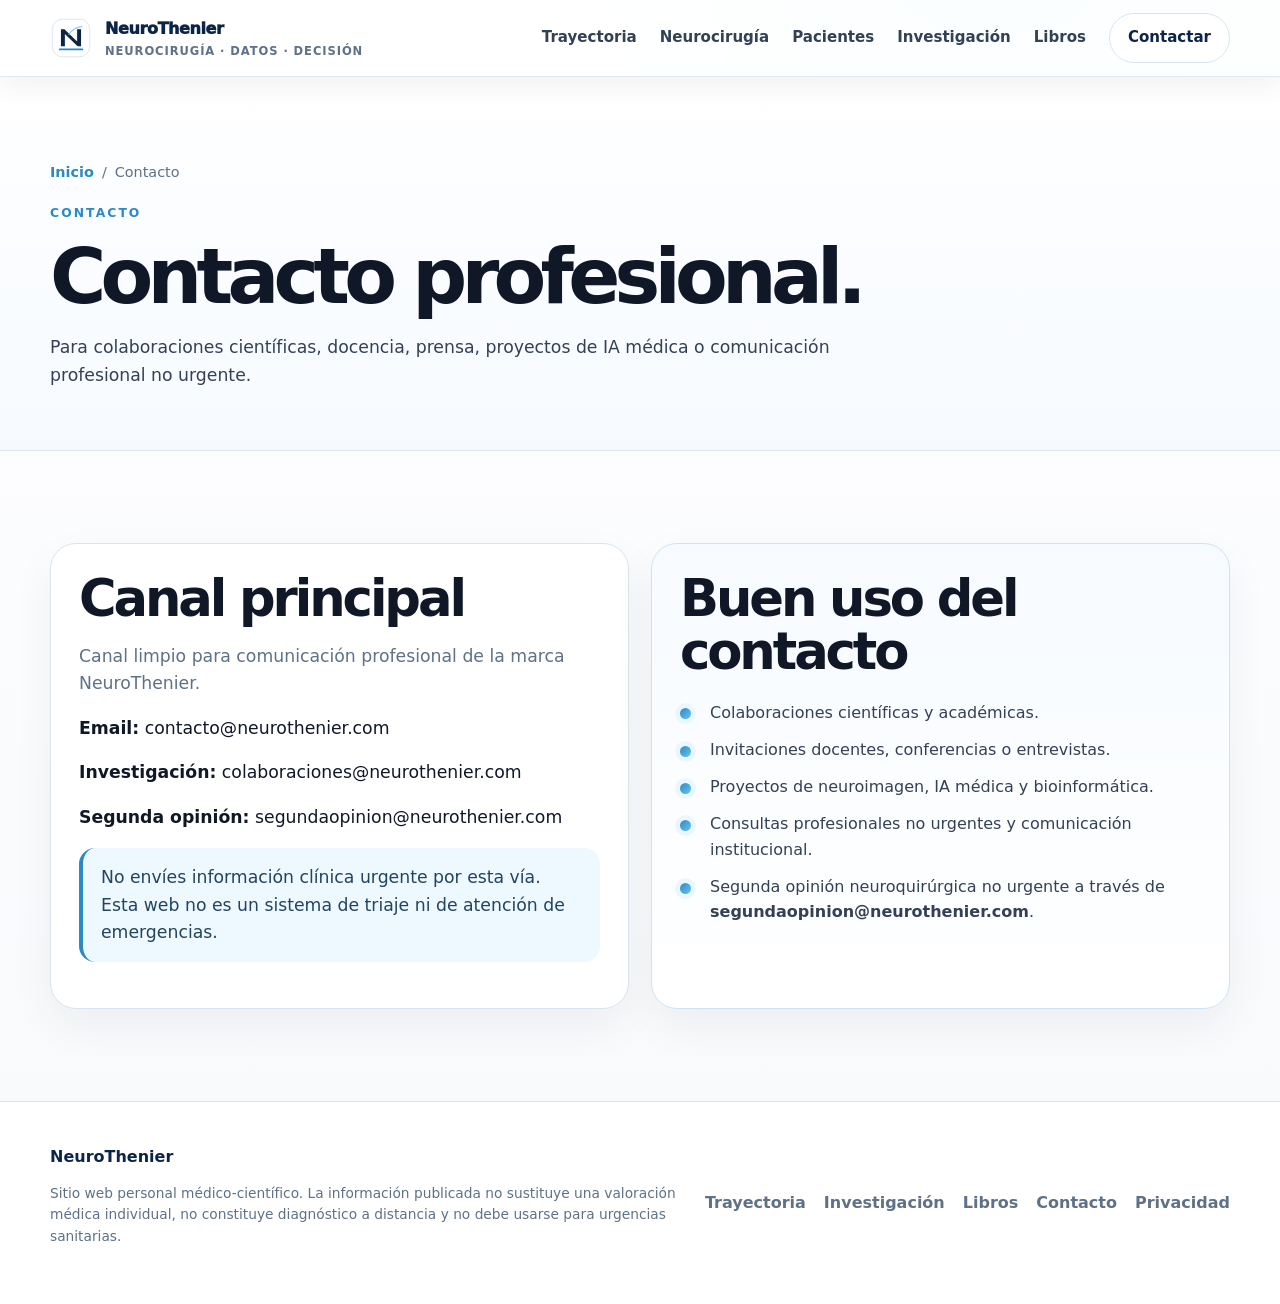
==== commit 06d85e40: "Add files via upload" ====
--- a/contacto/index.html
+++ b/contacto/index.html
@@ -1 +1 @@
-<!DOCTYPE html><html lang="es"> <head><meta charset="UTF-8"><meta name="viewport" content="width=device-width, initial-scale=1.0"><title>Contacto — NeuroThenier</title><meta name="description" content="Contacto profesional del Dr. José Luis Thenier-Villa para colaboración científica, docencia, prensa y proyectos médicos."><link rel="canonical" href="mailto:contacto@neurothenier.com?subject=Contacto%20desde%20NeuroThenier"><link rel="icon" href="/favicon.svg" type="image/svg+xml"><meta property="og:type" content="website"><meta property="og:title" content="Contacto — NeuroThenier"><meta property="og:description" content="Contacto profesional del Dr. José Luis Thenier-Villa para colaboración científica, docencia, prensa y proyectos médicos."><meta property="og:url" content="https://neurothenier.com/contacto/"><meta property="og:image" content="https://neurothenier.com/assets/og-neurothenier.jpg"><meta name="twitter:card" content="summary_large_image"><script type="application/ld+json">{"@context":"https://schema.org","@type":"Person","name":"Dr. José Luis Thenier-Villa","alternateName":"NeuroThenier","jobTitle":"Neurocirujano","url":"https://neurothenier.com","image":"https://neurothenier.com/assets/jose-luis-thenier-profile.webp","knowsAbout":["Neurocirugía","Bioinformática","Bioestadística","Neuroimagen","Machine Learning","Cirugía de columna","Neurooncología","Gestión sanitaria","MBA","Dinámica de fluidos computacional"],"sameAs":["https://scholar.google.com/citations?user=HsTThs4AAAAJ&hl=es","https://www.researchgate.net/profile/Jose-Thenier-Villa","https://www.linkedin.com/in/jose-luis-thenier-villa-0b798397/","https://pubmed.ncbi.nlm.nih.gov/?term=Thenier-Villa+JL&cauthor_id=31351895","https://orcid.org/0000-0001-7012-6328"]}</script><link rel="stylesheet" href="/_astro/contacto.PSpHfiZK.css"></head> <body> <header class="site-header"> <div class="container nav"> <a class="brand" href="/" aria-label="NeuroThenier inicio"> <img src="/brand/neurothenier-mark.svg" width="42" height="42" alt=""> <span>NeuroThenier <small>neurocirugía · datos · decisión</small></span> </a> <nav class="nav-links" aria-label="Navegación principal"> <a href="/trayectoria/">Trayectoria</a> <a href="/neurocirugia/">Neurocirugía</a> <a href="/investigacion/">Investigación</a> <a href="/libros/">Libros</a> <a aria-label="Escribir a contacto@neurothenier.com" class="btn secondary" href="mailto:contacto@neurothenier.com?subject=Contacto%20desde%20NeuroThenier">Contactar</a> </nav> </div> </header> <main> <section class="page-hero"> <div class="container"> <div class="breadcrumbs"><a href="/">Inicio</a><span>/</span><span>Contacto</span></div> <p class="eyebrow">Contacto</p> <h1>Contacto profesional.</h1> <p class="lead">Para colaboraciones científicas, docencia, prensa, proyectos de IA médica o comunicación profesional no urgente.</p> </div> </section> <section class="section"> <div class="container grid grid-2"> <div class="card contact-box"> <h2>Canal principal</h2> <p class="muted">Canal limpio para comunicación profesional de la marca NeuroThenier.</p> <p><strong>Email:</strong> <a aria-label="Escribir a contacto@neurothenier.com" href="mailto:contacto@neurothenier.com?subject=Contacto%20desde%20NeuroThenier">contacto@neurothenier.com</a></p> <p><strong>Investigación:</strong> <a aria-label="Escribir a colaboraciones@neurothenier.com" href="mailto:colaboraciones@neurothenier.com?subject=Colaboraci%C3%B3n%20de%20investigaci%C3%B3n%20-%20NeuroThenier">colaboraciones@neurothenier.com</a></p> <p class="notice">No envíes información clínica urgente por esta vía. Esta web no es un sistema de triaje ni de atención de emergencias.</p> </div> <div class="card blue"> <h2>Buen uso del contacto</h2> <ul class="list"> <li>Colaboraciones científicas y académicas.</li> <li>Invitaciones docentes, conferencias o entrevistas.</li> <li>Proyectos de neuroimagen, IA médica y bioinformática.</li> <li>Consultas profesionales no urgentes y comunicación institucional.</li> </ul> </div> </div> </section> </main> <footer class="footer"> <div class="container footer-grid"> <div> <strong style="color:#0B2447">NeuroThenier</strong> <p class="legal-note">Sitio web personal médico-científico. La información publicada no sustituye una valoración médica individual, no constituye diagnóstico a distancia y no debe usarse para urgencias sanitarias.</p> </div> <div class="footer-links"> <a href="/trayectoria/">Trayectoria</a> <a href="/investigacion/">Investigación</a> <a href="/libros/">Libros</a> <a aria-label="Escribir a contacto@neurothenier.com" href="mailto:contacto@neurothenier.com?subject=Contacto%20desde%20NeuroThenier">Contacto</a> <a href="/privacidad/">Privacidad</a> </div> </div> </footer> </body></html>+<!DOCTYPE html><html lang="es"> <head><meta charset="UTF-8"><meta name="viewport" content="width=device-width, initial-scale=1.0"><title>Contacto — NeuroThenier</title><meta name="description" content="Contacto profesional del Dr. José Luis Thenier-Villa para colaboración científica, docencia, prensa y proyectos médicos."><link rel="canonical" href="https://neurothenier.com/contacto/"><link rel="icon" href="/favicon.svg" type="image/svg+xml"><meta property="og:type" content="website"><meta property="og:title" content="Contacto — NeuroThenier"><meta property="og:description" content="Contacto profesional del Dr. José Luis Thenier-Villa para colaboración científica, docencia, prensa y proyectos médicos."><meta property="og:url" content="https://neurothenier.com/contacto/"><meta property="og:image" content="https://neurothenier.com/assets/og-neurothenier.jpg"><meta name="twitter:card" content="summary_large_image"><script type="application/ld+json">{"@context":"https://schema.org","@type":"Person","name":"Dr. José Luis Thenier-Villa","alternateName":"NeuroThenier","jobTitle":"Neurocirujano","url":"https://neurothenier.com","image":"https://neurothenier.com/assets/jose-luis-thenier-profile.webp","knowsAbout":["Neurocirugía","Bioinformática","Bioestadística","Neuroimagen","Machine Learning","Cirugía de columna","Neurooncología","Gestión sanitaria","MBA","Dinámica de fluidos computacional"],"sameAs":["https://scholar.google.com/citations?user=HsTThs4AAAAJ&hl=es","https://www.researchgate.net/profile/Jose-Thenier-Villa","https://www.linkedin.com/in/jose-luis-thenier-villa-0b798397/","https://pubmed.ncbi.nlm.nih.gov/?term=Thenier-Villa+JL&cauthor_id=31351895","https://orcid.org/0000-0001-7012-6328"]}</script><link rel="stylesheet" href="/_astro/contacto.PSpHfiZK.css"></head> <body> <header class="site-header"> <div class="container nav"> <a class="brand" href="/" aria-label="NeuroThenier inicio"> <img src="/brand/neurothenier-mark.svg" width="42" height="42" alt=""> <span>NeuroThenier <small>neurocirugía · datos · decisión</small></span> </a> <nav class="nav-links" aria-label="Navegación principal"> <a href="/trayectoria/">Trayectoria</a> <a href="/neurocirugia/">Neurocirugía</a> <a href="/pacientes/">Pacientes</a> <a href="/investigacion/">Investigación</a> <a href="/libros/">Libros</a> <a aria-label="Escribir a contacto@neurothenier.com" class="btn secondary" href="mailto:contacto@neurothenier.com?subject=Contacto%20desde%20NeuroThenier">Contactar</a> </nav> </div> </header> <main> <section class="page-hero"> <div class="container"> <div class="breadcrumbs"><a href="/">Inicio</a><span>/</span><span>Contacto</span></div> <p class="eyebrow">Contacto</p> <h1>Contacto profesional.</h1> <p class="lead">Para colaboraciones científicas, docencia, prensa, proyectos de IA médica o comunicación profesional no urgente.</p> </div> </section> <section class="section"> <div class="container grid grid-2"> <div class="card contact-box"> <h2>Canal principal</h2> <p class="muted">Canal limpio para comunicación profesional de la marca NeuroThenier.</p> <p><strong>Email:</strong> <a aria-label="Escribir a contacto@neurothenier.com" href="mailto:contacto@neurothenier.com?subject=Contacto%20desde%20NeuroThenier">contacto@neurothenier.com</a></p> <p><strong>Investigación:</strong> <a aria-label="Escribir a colaboraciones@neurothenier.com" href="mailto:colaboraciones@neurothenier.com?subject=Colaboraci%C3%B3n%20de%20investigaci%C3%B3n%20-%20NeuroThenier">colaboraciones@neurothenier.com</a></p> <p><strong>Segunda opinión:</strong> <a aria-label="Escribir a segundaopinion@neurothenier.com" href="mailto:segundaopinion@neurothenier.com?subject=Segunda%20opini%C3%B3n%20neuroquir%C3%BArgica%20-%20NeuroThenier">segundaopinion@neurothenier.com</a></p> <p class="notice">No envíes información clínica urgente por esta vía. Esta web no es un sistema de triaje ni de atención de emergencias.</p> </div> <div class="card blue"> <h2>Buen uso del contacto</h2> <ul class="list"> <li>Colaboraciones científicas y académicas.</li> <li>Invitaciones docentes, conferencias o entrevistas.</li> <li>Proyectos de neuroimagen, IA médica y bioinformática.</li> <li>Consultas profesionales no urgentes y comunicación institucional.</li><li>Segunda opinión neuroquirúrgica no urgente a través de <strong>segundaopinion@neurothenier.com</strong>.</li> </ul> </div> </div> </section> </main> <footer class="footer"> <div class="container footer-grid"> <div> <strong style="color:#0B2447">NeuroThenier</strong> <p class="legal-note">Sitio web personal médico-científico. La información publicada no sustituye una valoración médica individual, no constituye diagnóstico a distancia y no debe usarse para urgencias sanitarias.</p> </div> <div class="footer-links"> <a href="/trayectoria/">Trayectoria</a> <a href="/investigacion/">Investigación</a> <a href="/libros/">Libros</a> <a aria-label="Escribir a contacto@neurothenier.com" href="mailto:contacto@neurothenier.com?subject=Contacto%20desde%20NeuroThenier">Contacto</a> <a href="/privacidad/">Privacidad</a> </div> </div> </footer> </body></html>
--- a/_astro/contacto.PSpHfiZK.css
+++ b/_astro/contacto.PSpHfiZK.css
@@ -582,3 +582,28 @@
     gap:48px !important;
   }
 }
+
+
+/* v12 CTA click fix:
+   The decorative pseudo-element in .cta must not intercept clicks.
+   Keep CTA content above the decoration. */
+.cta:after{pointer-events:none!important}
+.cta>*{position:relative;z-index:1}
+.cta a,.cta .btn{pointer-events:auto!important;position:relative;z-index:2}
+
+/* v13 Pacientes section */
+.patient-actions{margin-top:28px;display:flex;gap:14px;flex-wrap:wrap}
+.email-panel{margin-top:24px;padding:18px 20px;border:1px solid var(--line);border-radius:20px;background:#fff;box-shadow:0 12px 30px rgba(16,24,40,.06)}
+.email-panel a{color:var(--blue);font-weight:900}
+.service-grid{margin-top:34px}
+.mini-list{margin:18px 0 0;padding-left:18px;color:var(--muted)}
+.mini-list li{margin:8px 0}
+.technology-card{background:linear-gradient(180deg,#f7fbff,#fff);border-color:#cde3f4}
+.tech-tags{display:flex;gap:10px;flex-wrap:wrap;margin-top:26px}
+.tech-tags span{display:inline-flex;align-items:center;border:1px solid var(--line);background:#fff;border-radius:999px;padding:9px 12px;color:#344054;font-weight:800;font-size:.92rem}
+.patient-notice{font-size:.98rem}
+.text-link{color:var(--blue);font-weight:900}
+@media (max-width: 720px){
+  .patient-actions{display:grid;grid-template-columns:1fr}
+  .tech-tags span{width:100%;justify-content:center}
+}
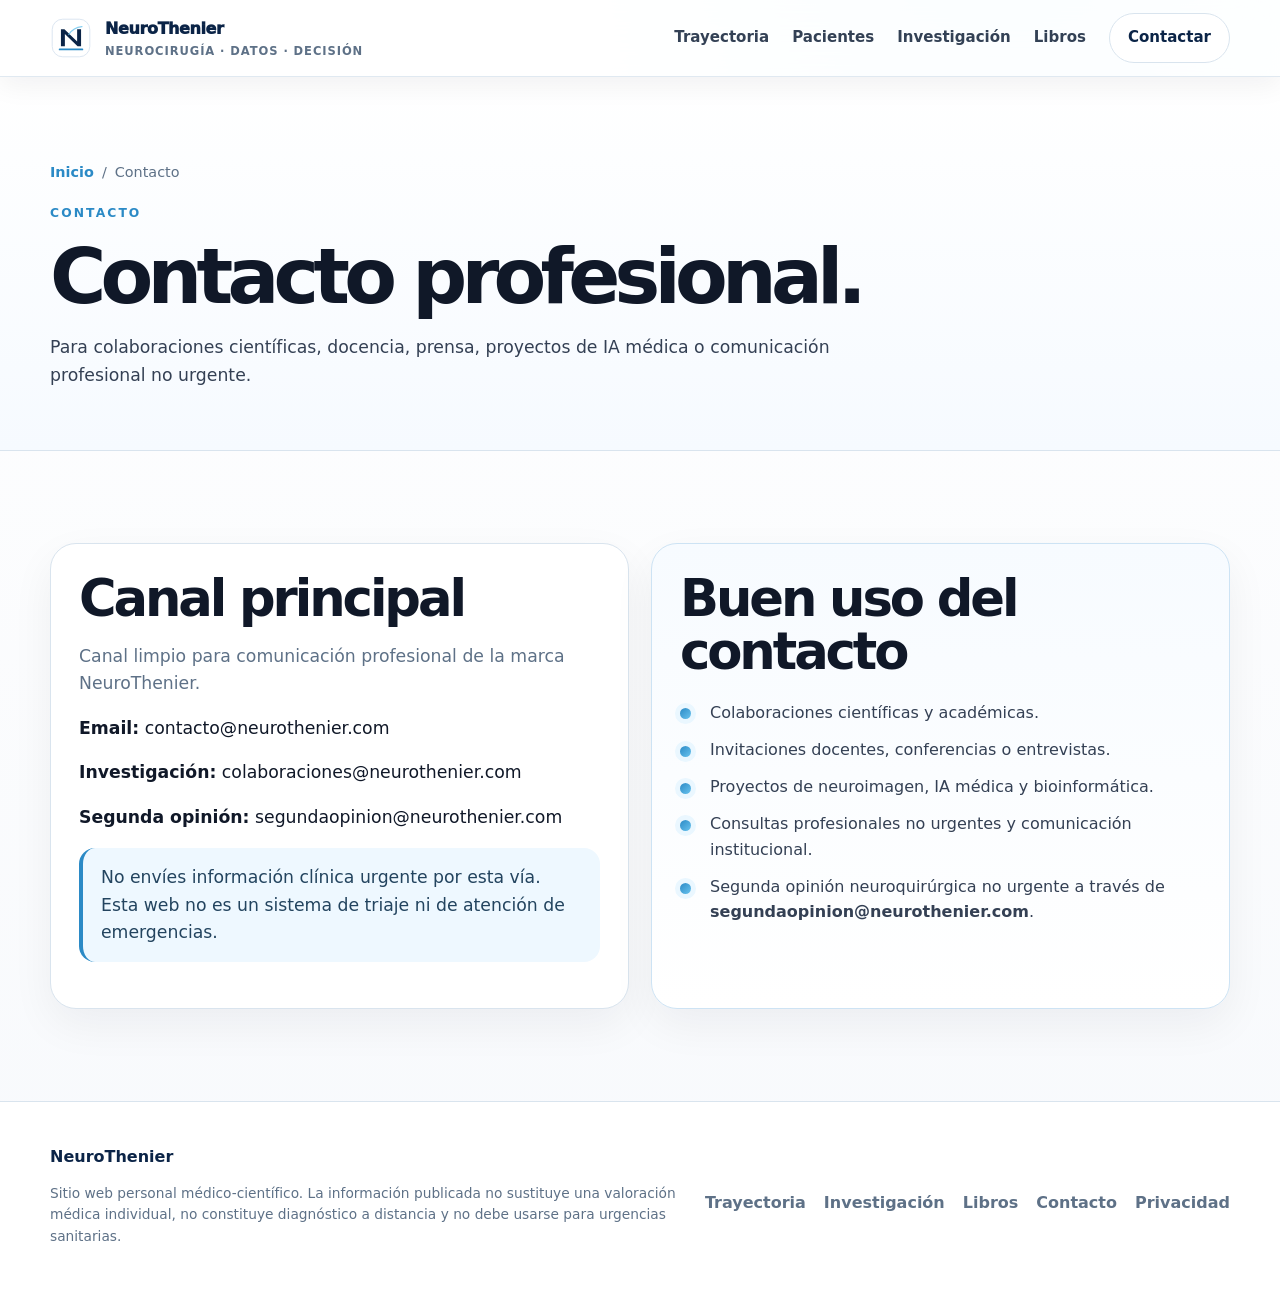
==== commit 6200bcf3: "Add files via upload" ====
--- a/contacto/index.html
+++ b/contacto/index.html
@@ -1 +1 @@
-<!DOCTYPE html><html lang="es"> <head><meta charset="UTF-8"><meta name="viewport" content="width=device-width, initial-scale=1.0"><title>Contacto — NeuroThenier</title><meta name="description" content="Contacto profesional del Dr. José Luis Thenier-Villa para colaboración científica, docencia, prensa y proyectos médicos."><link rel="canonical" href="https://neurothenier.com/contacto/"><link rel="icon" href="/favicon.svg" type="image/svg+xml"><meta property="og:type" content="website"><meta property="og:title" content="Contacto — NeuroThenier"><meta property="og:description" content="Contacto profesional del Dr. José Luis Thenier-Villa para colaboración científica, docencia, prensa y proyectos médicos."><meta property="og:url" content="https://neurothenier.com/contacto/"><meta property="og:image" content="https://neurothenier.com/assets/og-neurothenier.jpg"><meta name="twitter:card" content="summary_large_image"><script type="application/ld+json">{"@context":"https://schema.org","@type":"Person","name":"Dr. José Luis Thenier-Villa","alternateName":"NeuroThenier","jobTitle":"Neurocirujano","url":"https://neurothenier.com","image":"https://neurothenier.com/assets/jose-luis-thenier-profile.webp","knowsAbout":["Neurocirugía","Bioinformática","Bioestadística","Neuroimagen","Machine Learning","Cirugía de columna","Neurooncología","Gestión sanitaria","MBA","Dinámica de fluidos computacional"],"sameAs":["https://scholar.google.com/citations?user=HsTThs4AAAAJ&hl=es","https://www.researchgate.net/profile/Jose-Thenier-Villa","https://www.linkedin.com/in/jose-luis-thenier-villa-0b798397/","https://pubmed.ncbi.nlm.nih.gov/?term=Thenier-Villa+JL&cauthor_id=31351895","https://orcid.org/0000-0001-7012-6328"]}</script><link rel="stylesheet" href="/_astro/contacto.PSpHfiZK.css"></head> <body> <header class="site-header"> <div class="container nav"> <a class="brand" href="/" aria-label="NeuroThenier inicio"> <img src="/brand/neurothenier-mark.svg" width="42" height="42" alt=""> <span>NeuroThenier <small>neurocirugía · datos · decisión</small></span> </a> <nav class="nav-links" aria-label="Navegación principal"> <a href="/trayectoria/">Trayectoria</a> <a href="/neurocirugia/">Neurocirugía</a> <a href="/pacientes/">Pacientes</a> <a href="/investigacion/">Investigación</a> <a href="/libros/">Libros</a> <a aria-label="Escribir a contacto@neurothenier.com" class="btn secondary" href="mailto:contacto@neurothenier.com?subject=Contacto%20desde%20NeuroThenier">Contactar</a> </nav> </div> </header> <main> <section class="page-hero"> <div class="container"> <div class="breadcrumbs"><a href="/">Inicio</a><span>/</span><span>Contacto</span></div> <p class="eyebrow">Contacto</p> <h1>Contacto profesional.</h1> <p class="lead">Para colaboraciones científicas, docencia, prensa, proyectos de IA médica o comunicación profesional no urgente.</p> </div> </section> <section class="section"> <div class="container grid grid-2"> <div class="card contact-box"> <h2>Canal principal</h2> <p class="muted">Canal limpio para comunicación profesional de la marca NeuroThenier.</p> <p><strong>Email:</strong> <a aria-label="Escribir a contacto@neurothenier.com" href="mailto:contacto@neurothenier.com?subject=Contacto%20desde%20NeuroThenier">contacto@neurothenier.com</a></p> <p><strong>Investigación:</strong> <a aria-label="Escribir a colaboraciones@neurothenier.com" href="mailto:colaboraciones@neurothenier.com?subject=Colaboraci%C3%B3n%20de%20investigaci%C3%B3n%20-%20NeuroThenier">colaboraciones@neurothenier.com</a></p> <p><strong>Segunda opinión:</strong> <a aria-label="Escribir a segundaopinion@neurothenier.com" href="mailto:segundaopinion@neurothenier.com?subject=Segunda%20opini%C3%B3n%20neuroquir%C3%BArgica%20-%20NeuroThenier">segundaopinion@neurothenier.com</a></p> <p class="notice">No envíes información clínica urgente por esta vía. Esta web no es un sistema de triaje ni de atención de emergencias.</p> </div> <div class="card blue"> <h2>Buen uso del contacto</h2> <ul class="list"> <li>Colaboraciones científicas y académicas.</li> <li>Invitaciones docentes, conferencias o entrevistas.</li> <li>Proyectos de neuroimagen, IA médica y bioinformática.</li> <li>Consultas profesionales no urgentes y comunicación institucional.</li><li>Segunda opinión neuroquirúrgica no urgente a través de <strong>segundaopinion@neurothenier.com</strong>.</li> </ul> </div> </div> </section> </main> <footer class="footer"> <div class="container footer-grid"> <div> <strong style="color:#0B2447">NeuroThenier</strong> <p class="legal-note">Sitio web personal médico-científico. La información publicada no sustituye una valoración médica individual, no constituye diagnóstico a distancia y no debe usarse para urgencias sanitarias.</p> </div> <div class="footer-links"> <a href="/trayectoria/">Trayectoria</a> <a href="/investigacion/">Investigación</a> <a href="/libros/">Libros</a> <a aria-label="Escribir a contacto@neurothenier.com" href="mailto:contacto@neurothenier.com?subject=Contacto%20desde%20NeuroThenier">Contacto</a> <a href="/privacidad/">Privacidad</a> </div> </div> </footer> </body></html>+<!DOCTYPE html><html lang="es"> <head><meta charset="UTF-8"><meta name="viewport" content="width=device-width, initial-scale=1.0"><title>Contacto — NeuroThenier</title><meta name="description" content="Contacto profesional del Dr. José Luis Thenier-Villa para colaboración científica, docencia, prensa y proyectos médicos."><link rel="canonical" href="https://neurothenier.com/contacto/"><link rel="icon" href="/favicon.svg" type="image/svg+xml"><meta property="og:type" content="website"><meta property="og:title" content="Contacto — NeuroThenier"><meta property="og:description" content="Contacto profesional del Dr. José Luis Thenier-Villa para colaboración científica, docencia, prensa y proyectos médicos."><meta property="og:url" content="https://neurothenier.com/contacto/"><meta property="og:image" content="https://neurothenier.com/assets/og-neurothenier.jpg"><meta name="twitter:card" content="summary_large_image"><script type="application/ld+json">{"@context":"https://schema.org","@type":"Person","name":"Dr. José Luis Thenier-Villa","alternateName":"NeuroThenier","jobTitle":"Neurocirujano","url":"https://neurothenier.com","image":"https://neurothenier.com/assets/jose-luis-thenier-profile.webp","knowsAbout":["Neurocirugía","Bioinformática","Bioestadística","Neuroimagen","Machine Learning","Cirugía de columna","Neurooncología","Gestión sanitaria","MBA","Dinámica de fluidos computacional"],"sameAs":["https://scholar.google.com/citations?user=HsTThs4AAAAJ&hl=es","https://www.researchgate.net/profile/Jose-Thenier-Villa","https://www.linkedin.com/in/jose-luis-thenier-villa-0b798397/","https://pubmed.ncbi.nlm.nih.gov/?term=Thenier-Villa+JL&cauthor_id=31351895","https://orcid.org/0000-0001-7012-6328"]}</script><link rel="stylesheet" href="/_astro/contacto.PSpHfiZK.css"></head> <body> <header class="site-header"> <div class="container nav"> <a class="brand" href="/" aria-label="NeuroThenier inicio"> <img src="/brand/neurothenier-mark.svg" width="42" height="42" alt=""> <span>NeuroThenier <small>neurocirugía · datos · decisión</small></span> </a> <nav class="nav-links" aria-label="Navegación principal"> <a href="/trayectoria/">Trayectoria</a> <a href="/pacientes/">Pacientes</a> <a href="/investigacion/">Investigación</a> <a href="/libros/">Libros</a> <a aria-label="Escribir a contacto@neurothenier.com" class="btn secondary" href="mailto:contacto@neurothenier.com?subject=Contacto%20desde%20NeuroThenier">Contactar</a> </nav> </div> </header> <main> <section class="page-hero"> <div class="container"> <div class="breadcrumbs"><a href="/">Inicio</a><span>/</span><span>Contacto</span></div> <p class="eyebrow">Contacto</p> <h1>Contacto profesional.</h1> <p class="lead">Para colaboraciones científicas, docencia, prensa, proyectos de IA médica o comunicación profesional no urgente.</p> </div> </section> <section class="section"> <div class="container grid grid-2"> <div class="card contact-box"> <h2>Canal principal</h2> <p class="muted">Canal limpio para comunicación profesional de la marca NeuroThenier.</p> <p><strong>Email:</strong> <a aria-label="Escribir a contacto@neurothenier.com" href="mailto:contacto@neurothenier.com?subject=Contacto%20desde%20NeuroThenier">contacto@neurothenier.com</a></p> <p><strong>Investigación:</strong> <a aria-label="Escribir a colaboraciones@neurothenier.com" href="mailto:colaboraciones@neurothenier.com?subject=Colaboraci%C3%B3n%20de%20investigaci%C3%B3n%20-%20NeuroThenier">colaboraciones@neurothenier.com</a></p> <p><strong>Segunda opinión:</strong> <a aria-label="Escribir a segundaopinion@neurothenier.com" href="mailto:segundaopinion@neurothenier.com?subject=Segunda%20opini%C3%B3n%20neuroquir%C3%BArgica%20-%20NeuroThenier">segundaopinion@neurothenier.com</a></p> <p class="notice">No envíes información clínica urgente por esta vía. Esta web no es un sistema de triaje ni de atención de emergencias.</p> </div> <div class="card blue"> <h2>Buen uso del contacto</h2> <ul class="list"> <li>Colaboraciones científicas y académicas.</li> <li>Invitaciones docentes, conferencias o entrevistas.</li> <li>Proyectos de neuroimagen, IA médica y bioinformática.</li> <li>Consultas profesionales no urgentes y comunicación institucional.</li><li>Segunda opinión neuroquirúrgica no urgente a través de <strong>segundaopinion@neurothenier.com</strong>.</li> </ul> </div> </div> </section> </main> <footer class="footer"> <div class="container footer-grid"> <div> <strong style="color:#0B2447">NeuroThenier</strong> <p class="legal-note">Sitio web personal médico-científico. La información publicada no sustituye una valoración médica individual, no constituye diagnóstico a distancia y no debe usarse para urgencias sanitarias.</p> </div> <div class="footer-links"> <a href="/trayectoria/">Trayectoria</a> <a href="/investigacion/">Investigación</a> <a href="/libros/">Libros</a> <a aria-label="Escribir a contacto@neurothenier.com" href="mailto:contacto@neurothenier.com?subject=Contacto%20desde%20NeuroThenier">Contacto</a> <a href="/privacidad/">Privacidad</a> </div> </div> </footer> </body></html>
--- a/_astro/contacto.PSpHfiZK.css
+++ b/_astro/contacto.PSpHfiZK.css
@@ -607,3 +607,24 @@
   .patient-actions{display:grid;grid-template-columns:1fr}
   .tech-tags span{width:100%;justify-content:center}
 }
+
+
+/* v14 pacientes image frame refinement */
+.patients-photo{max-width:440px;margin-left:auto}
+.patients-photo img{aspect-ratio:4/3 !important;object-fit:cover;object-position:center center !important;display:block}
+@media(min-width:961px){
+  .split.split-image-right .patients-photo{max-width:420px}
+}
+@media(min-width:1200px){
+  .split.split-image-right .patients-photo{max-width:400px}
+}
+@media(max-width:520px){
+  .patients-photo{width:min(100%,300px)!important;max-width:300px!important;margin-inline:auto}
+}
+
+/* v16 menu + conceptual neurocirugia */
+.card .text-link{display:inline-flex;margin-top:8px;color:var(--blue);font-weight:900;text-decoration:none}
+.card .text-link:hover{text-decoration:underline}
+@media(max-width:960px){
+  .nav-links a[href="/neurocirugia/"]{display:none}
+}
